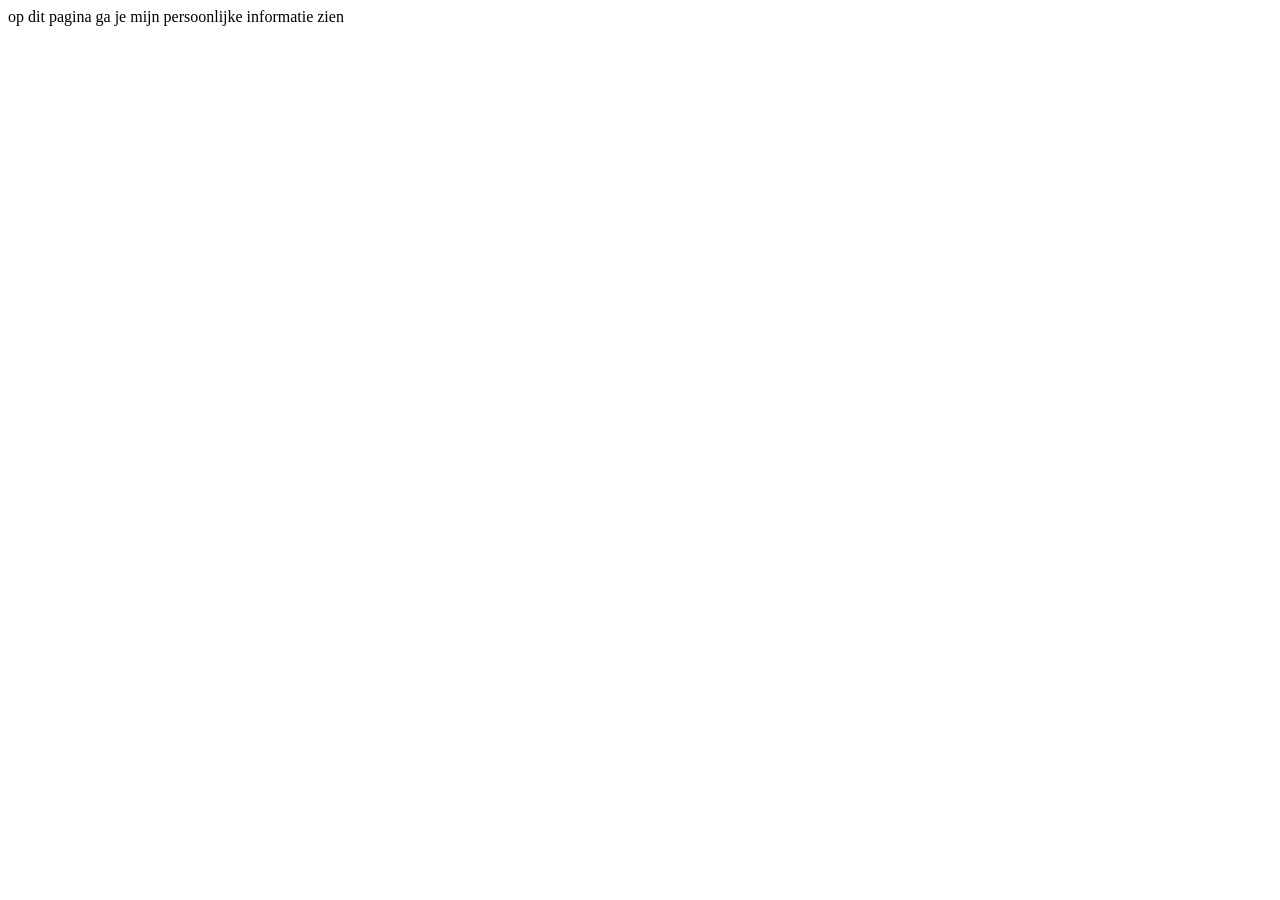
==== html/aboutme.html @ 14bcec43 "gitignore" ====
<!DOCTYPE html>
<html lang="en">
<head>
    <meta charset="UTF-8">
    <meta name="viewport" content="width=device-width, initial-scale=1.0">
    <title>mijn informatie</title>
</head>
<body>
    <header>
        op dit pagina ga je mijn persoonlijke informatie zien
    </header>
<main>
<h2> 
    
</h2>    
</main>    
</body>
</html>
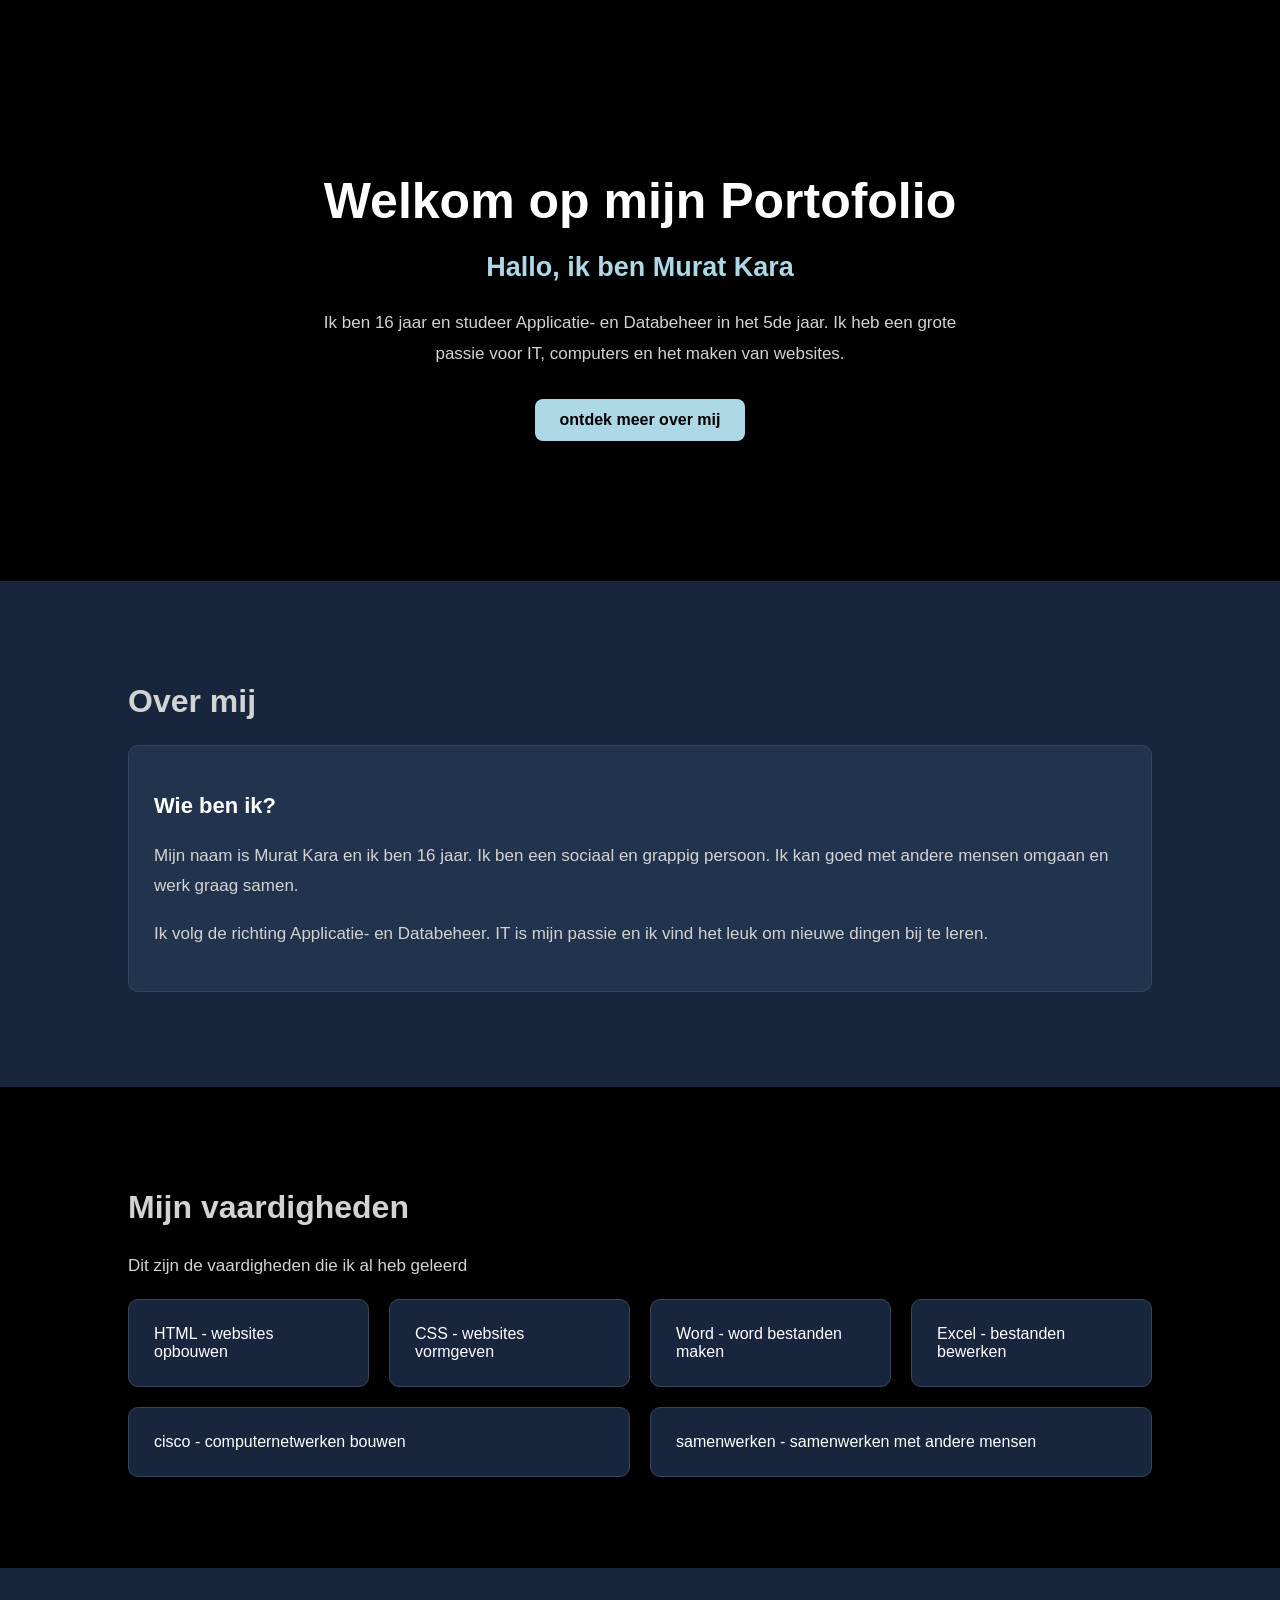
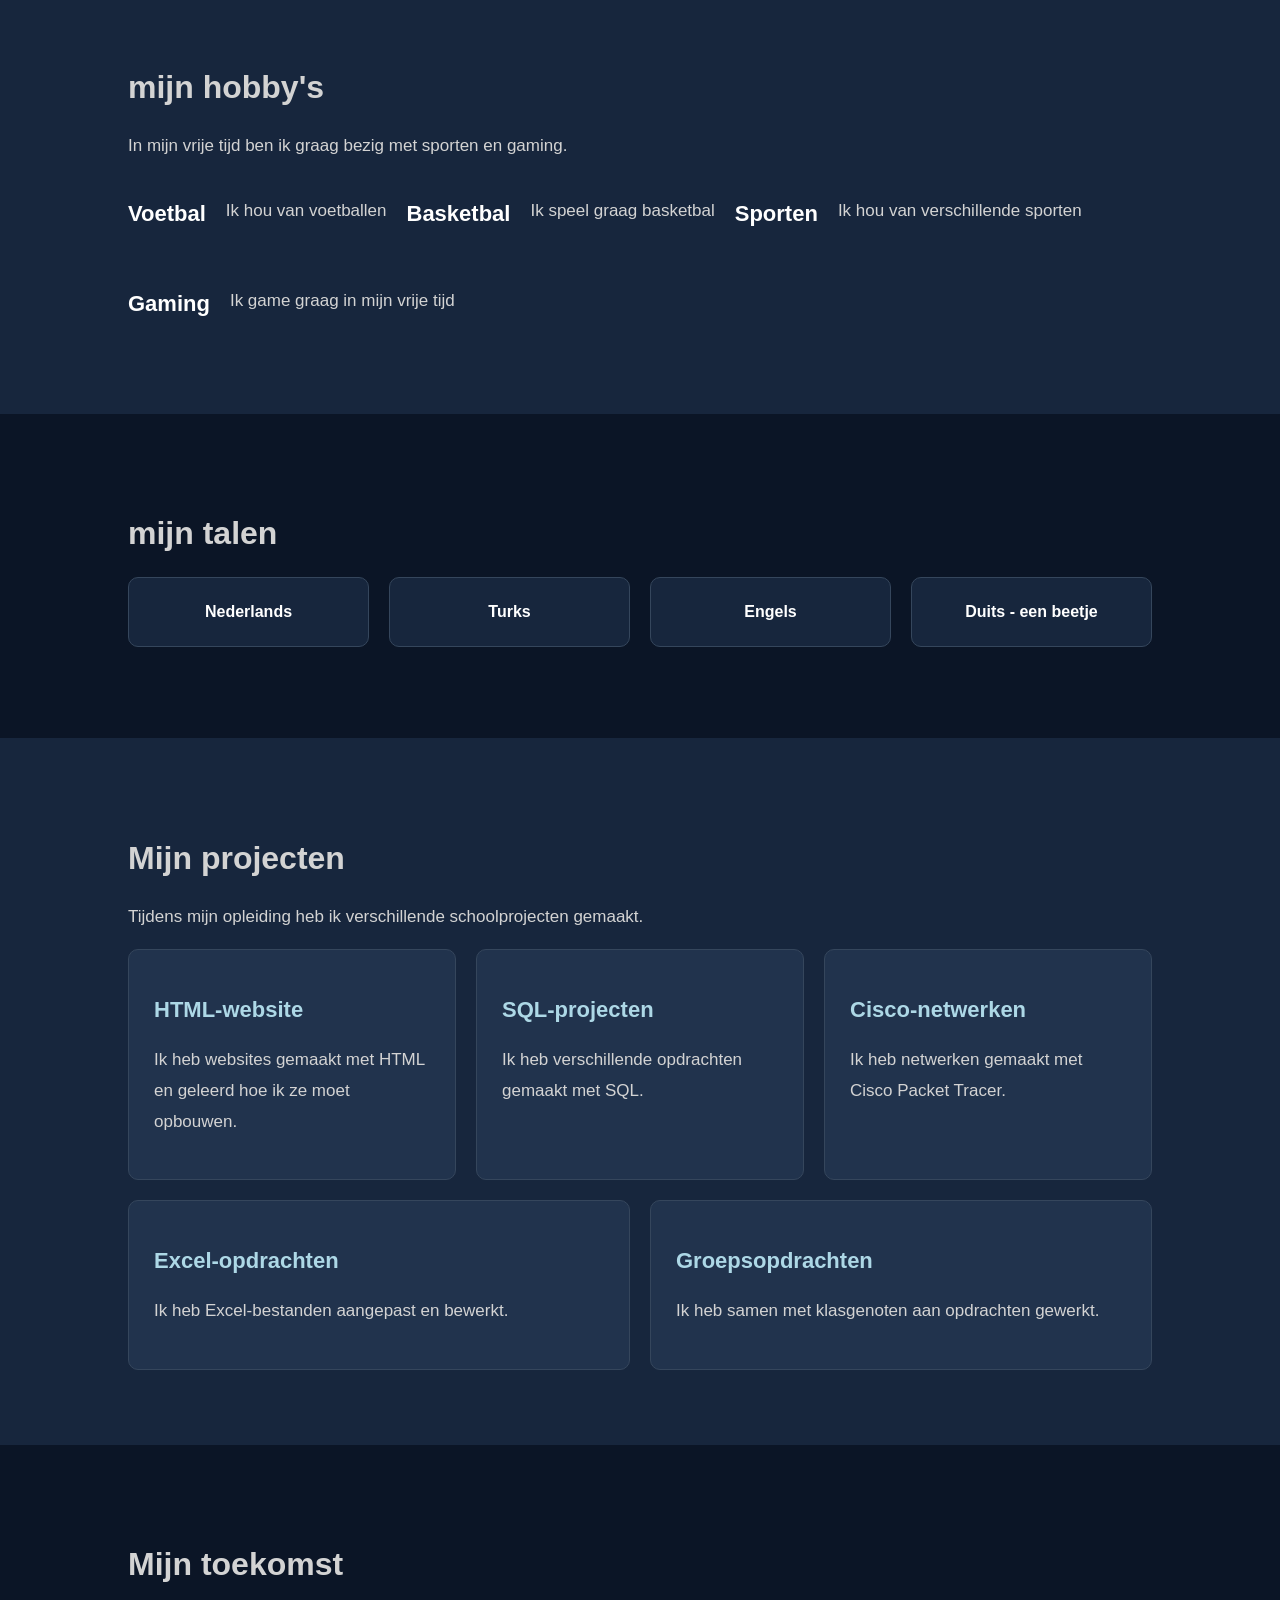
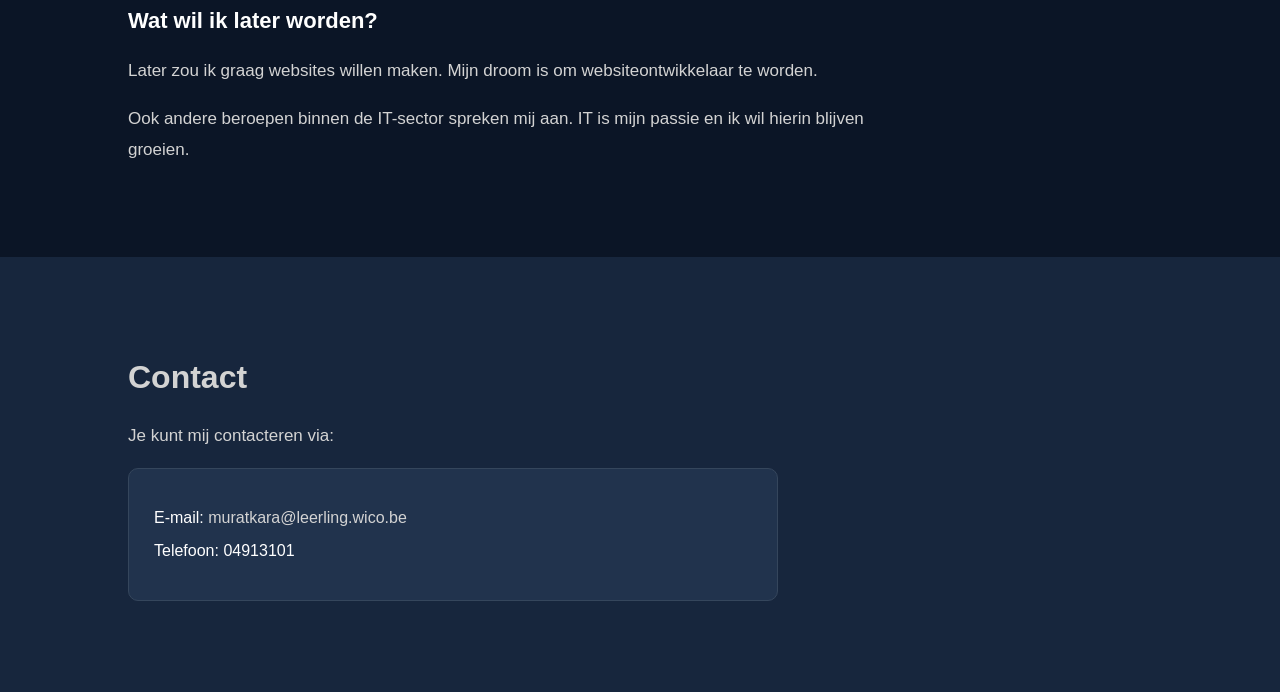
==== commit 867fe767: "code volledig uitgeschreven" ====
--- a/html/aboutme.html
+++ b/html/aboutme.html
@@ -1,18 +1,191 @@
 <!DOCTYPE html>
 <html lang="en">
+
 <head>
     <meta charset="UTF-8">
     <meta name="viewport" content="width=device-width, initial-scale=1.0">
-    <title>mijn informatie</title>
+    <title>Murat kara - Portofolio</title>
+    <link rel="stylesheet" href="../css/style.css">
 </head>
+
 <body>
-    <header>
-        op dit pagina ga je mijn persoonlijke informatie zien
-    </header>
-<main>
-<h2> 
-    
-</h2>    
-</main>    
+    <main>
+        <!-- introductie -->
+        <section id="home" class="introductie">
+            <h1>Welkom op mijn Portofolio</h1>
+            <h2>Hallo, ik ben Murat Kara</h2>
+
+            <p>
+                Ik ben 16 jaar en studeer Applicatie- en Databeheer in het 5de jaar. Ik heb een grote passie voor IT,
+                computers en het maken van websites.
+            </p>
+
+            <a href="#overmij">ontdek meer over mij</a>
+        </section>
+
+        <!-- Over Mij -->
+        <section id="overmij" class="overmij">
+            <h2>Over mij</h2>
+
+            <article>
+                <h3>Wie ben ik?</h3>
+                <p> Mijn naam is Murat Kara en ik ben 16 jaar.
+                    Ik ben een sociaal en grappig persoon.
+                    Ik kan goed met andere mensen omgaan
+                    en werk graag samen.</p>
+
+                <p>Ik volg de richting Applicatie- en Databeheer.
+                    IT is mijn passie en ik vind het leuk om
+                    nieuwe dingen bij te leren.</p>
+            </article>
+        </section>
+
+        <!-- vaardigheden -->
+        <section id="vaardigheden" class="vaardigheden">
+            <h2>Mijn vaardigheden</h2>
+            <p>Dit zijn de vaardigheden die ik al heb geleerd</p>
+
+            <ul>
+                <li>HTML - websites opbouwen</li>
+                <li>CSS - websites vormgeven</li>
+                <li>Word - word bestanden maken</li>
+                <li>Excel - bestanden bewerken</li>
+                <li>cisco - computernetwerken bouwen</li>
+                <li>samenwerken - samenwerken met andere mensen</li>
+            </ul>
+        </section>
+
+        <!-- Hobby's -->
+        <section id="hobbys" class="hobbys">
+            <h2>mijn hobby's</h2>
+
+            <p>
+                In mijn vrije tijd ben ik graag bezig
+                met sporten en gaming.
+            </p>
+
+            <div class="hobby-container">
+                <article class="hobby-container">
+                    <h3>Voetbal</h3>
+                    <p>Ik hou van voetballen</p>
+                </article>
+
+                <article class="hobby-container">
+                    <h3>Basketbal</h3>
+                    <p>Ik speel graag basketbal</p>
+                </article>
+
+                <article class="hobby-container">
+                    <h3>Sporten</h3>
+                    <p>Ik hou van verschillende sporten</p>
+                </article>
+
+                <article class="hobby-container">
+                    <h3>Gaming</h3>
+                    <p>Ik game graag in mijn vrije tijd</p>
+                </article>
+            </div>
+        </section>
+
+        <!-- Talen -->
+        <section id="talen" class="talen">
+            <h2>mijn talen</h2>
+
+            <ul>
+                <li>Nederlands</li>
+                <li>Turks</li>
+                <li>Engels</li>
+                <li>Duits - een beetje</li>
+            </ul>
+        </section>
+
+        <!-- Projecten -->
+
+        <section id="Projecten" class="projecten">
+            <h2>Mijn projecten</h2>
+
+            <p> Tijdens mijn opleiding heb ik verschillende
+                schoolprojecten gemaakt.</p>
+
+            <div class="projecten-container">
+                <article class="project">
+                    <h3>HTML-website</h3>
+                    <p> Ik heb websites gemaakt met HTML
+                        en geleerd hoe ik ze moet opbouwen.</p>
+                </article>
+
+                <article class="project">
+                    <h3>SQL-projecten</h3>
+                    <p>Ik heb verschillende opdrachten gemaakt met SQL.</p>
+                </article>
+
+
+                <article class="project">
+                    <h3>Cisco-netwerken</h3>
+                    <p>Ik heb netwerken gemaakt met
+                        Cisco Packet Tracer.</p>
+                </article>
+
+
+                <article class="project">
+                    <h3>Excel-opdrachten</h3>
+                    <p> Ik heb Excel-bestanden aangepast
+                        en bewerkt.</p>
+                </article>
+
+
+                <article class="project">
+                    <h3>Groepsopdrachten</h3>
+                    <p>
+                        Ik heb samen met klasgenoten
+                        aan opdrachten gewerkt.
+                    </p>
+                </article>
+            </div>
+        </section>
+
+
+        <!-- TOEKOMST -->
+<section id="toekomst" class="toekomst">
+    <h2>Mijn toekomst</h2>
+
+
+    <h3>Wat wil ik later worden?</h3>
+
+    <p>
+        Later zou ik graag websites willen maken.
+        Mijn droom is om websiteontwikkelaar te worden.
+    </p>
+
+    <p>
+        Ook andere beroepen binnen de IT-sector
+        spreken mij aan. IT is mijn passie en
+        ik wil hierin blijven groeien.
+    </p>
+</section>
+
+
+
+<!-- CONTACT -->
+<section id="contact" class="contact">
+    <h2>Contact</h2>
+
+    <p>Je kunt mij contacteren via:</p>
+
+
+    <ul>
+        <li>
+            E-mail:
+            <a href="mailto:muratkara@leerling.wico.be">
+                muratkara@leerling.wico.be
+            </a>
+        </li>
+        <li>Telefoon: 04913101</li>
+    </ul>
+</section>
+
+
+    </main>
 </body>
-</html>
+
+</html>
--- a/css/style.css
+++ b/css/style.css
@@ -0,0 +1,382 @@
+/* ALGEMENE OPMAAK */
+
+* {
+    box-sizing: border-box;
+}
+
+html {
+    scroll-behavior: smooth;
+}
+
+body {
+    margin: 0;
+    font-family: Arial, sans-serif;
+    background-color: #0b1526;
+    color: white;
+}
+
+h1 {
+    font-size: 45px;
+    color: white;
+}
+
+h2 {
+    font-size: 32px;
+    color: lightgray;
+    margin-bottom: 25px;
+}
+
+h3 {
+    font-size: 22px;
+    color: white;
+}
+
+p {
+    font-size: 17px;
+    color: lightgray;
+    line-height: 1.8;
+}
+
+section {
+    padding: 75px 10%;
+    scroll-margin-top: 80px;
+}
+
+a {
+    color: lightgray;
+    text-decoration: none;
+}
+
+a:hover {
+    color: white;
+}
+
+
+/* NAVIGATIEMENU */
+
+.header {
+    background-color: black;
+    padding: 20px 5%;
+    position: sticky;
+    top: 0;
+    z-index: 10;
+}
+
+.navigatie {
+    display: flex;
+    justify-content: space-between;
+    align-items: center;
+    gap: 20px;
+}
+
+.logo {
+    font-size: 25px;
+    font-weight: bold;
+    color: white;
+}
+
+.navigatie ul {
+    list-style: none;
+    padding: 0;
+    margin: 0;
+    display: flex;
+    flex-wrap: wrap;
+    gap: 20px;
+}
+
+.navigatie li a {
+    color: lightgray;
+    font-size: 14px;
+}
+
+.navigatie li a:hover {
+    color: lightblue;
+}
+
+
+/* INTRODUCTIE */
+
+.introductie {
+    background-color: black;
+    text-align: center;
+    padding: 130px 10%;
+}
+
+.introductie h1 {
+    font-size: 50px;
+    margin-bottom: 15px;
+}
+
+.introductie h2 {
+    color: lightblue;
+    font-size: 27px;
+}
+
+.introductie p {
+    max-width: 650px;
+    margin: 20px auto;
+}
+
+.introductie a {
+    display: inline-block;
+    background-color: lightblue;
+    color: black;
+    padding: 12px 25px;
+    margin: 10px;
+    border-radius: 8px;
+    font-weight: bold;
+}
+
+.introductie a:hover {
+    background-color: white;
+    color: black;
+}
+
+
+/* OVER MIJ */
+
+.overmij {
+    background-color: #17263d;
+}
+
+.overmij article {
+    background-color: #21334d;
+    padding: 25px;
+    border: 1px solid #35465c;
+    border-radius: 10px;
+    margin-bottom: 20px;
+}
+
+.overmij h3 {
+    color: white;
+}
+
+
+/* VAARDIGHEDEN */
+
+.vaardigheden {
+    background-color: black;
+}
+
+.vaardigheden ul {
+    list-style: none;
+    padding: 0;
+    display: flex;
+    flex-wrap: wrap;
+    gap: 20px;
+}
+
+.vaardigheden li {
+    background-color: #17263d;
+    border: 1px solid #35465c;
+    border-radius: 10px;
+    padding: 25px;
+    flex: 1 1 220px;
+}
+
+.vaardigheden li:hover {
+    background-color: #29415e;
+    border-color: lightblue;
+}
+
+
+/* HOBBY'S */
+
+.hobbys {
+    background-color: #17263d;
+}
+
+.hobby-container {
+    display: flex;
+    flex-wrap: wrap;
+    gap: 20px;
+}
+
+.hobby {
+    background-color: #21334d;
+    padding: 25px;
+    border-radius: 10px;
+    border: 1px solid #35465c;
+    flex: 1 1 200px;
+}
+
+.hobby:hover {
+    background-color: #29415e;
+}
+
+.hobby h3 {
+    color: lightblue;
+}
+
+
+/* TALEN */
+
+.talen {
+    background-color: #0b1526;
+}
+
+.talen ul {
+    list-style: none;
+    padding: 0;
+    display: flex;
+    flex-wrap: wrap;
+    gap: 20px;
+}
+
+.talen li {
+    background-color: #17263d;
+    padding: 25px;
+    border: 1px solid #35465c;
+    border-radius: 10px;
+    text-align: center;
+    flex: 1 1 160px;
+    font-weight: bold;
+}
+
+
+/* PROJECTEN */
+
+.projecten {
+    background-color: #17263d;
+}
+
+.projecten-container {
+    display: flex;
+    flex-wrap: wrap;
+    gap: 20px;
+}
+
+.project {
+    background-color: #21334d;
+    padding: 25px;
+    border: 1px solid #35465c;
+    border-radius: 10px;
+    flex: 1 1 250px;
+}
+
+.project:hover {
+    background-color: #29415e;
+    border-color: lightblue;
+}
+
+.project h3 {
+    color: lightblue;
+}
+
+
+/* TOEKOMST */
+
+.toekomst {
+    background-color: #0b1526;
+}
+
+.toekomst h3 {
+    color: white;
+}
+
+.toekomst p {
+    max-width: 800px;
+}
+
+
+/* CONTACT */
+
+.contact {
+    background-color: #17263d;
+}
+
+.contact ul {
+    list-style: none;
+    padding: 25px;
+    background-color: #21334d;
+    border: 1px solid #35465c;
+    border-radius: 10px;
+    max-width: 650px;
+}
+
+.contact li {
+    margin: 15px 0;
+    overflow-wrap: anywhere;
+}
+
+
+/* FOOTER */
+
+.footer {
+    background-color: #05070b;
+    text-align: center;
+    padding: 30px;
+    border-top: 1px solid #35465c;
+}
+
+.footer p {
+    font-size: 14px;
+    color: #d1d5db;
+}
+
+
+/* TABLET */
+
+@media screen and (max-width: 900px) {
+
+    section {
+        padding: 50px 6%;
+    }
+
+    .navigatie {
+        flex-direction: column;
+    }
+
+    .navigatie ul {
+        justify-content: center;
+    }
+
+    .introductie h1 {
+        font-size: 38px;
+    }
+}
+
+
+/* GSM */
+
+@media screen and (max-width: 600px) {
+
+    section {
+        padding: 40px 20px;
+    }
+
+    h1 {
+        font-size: 30px;
+    }
+
+    h2 {
+        font-size: 26px;
+    }
+
+    .introductie {
+        padding: 80px 20px;
+    }
+
+    .introductie h1 {
+        font-size: 32px;
+    }
+
+    .introductie h2 {
+        font-size: 21px;
+    }
+
+    .navigatie ul {
+        gap: 12px;
+    }
+
+    .vaardigheden li,
+    .hobby,
+    .talen li,
+    .project {
+        flex: 1 1 100%;
+    }
+
+    .overmij article {
+        padding: 20px;
+    }
+}
